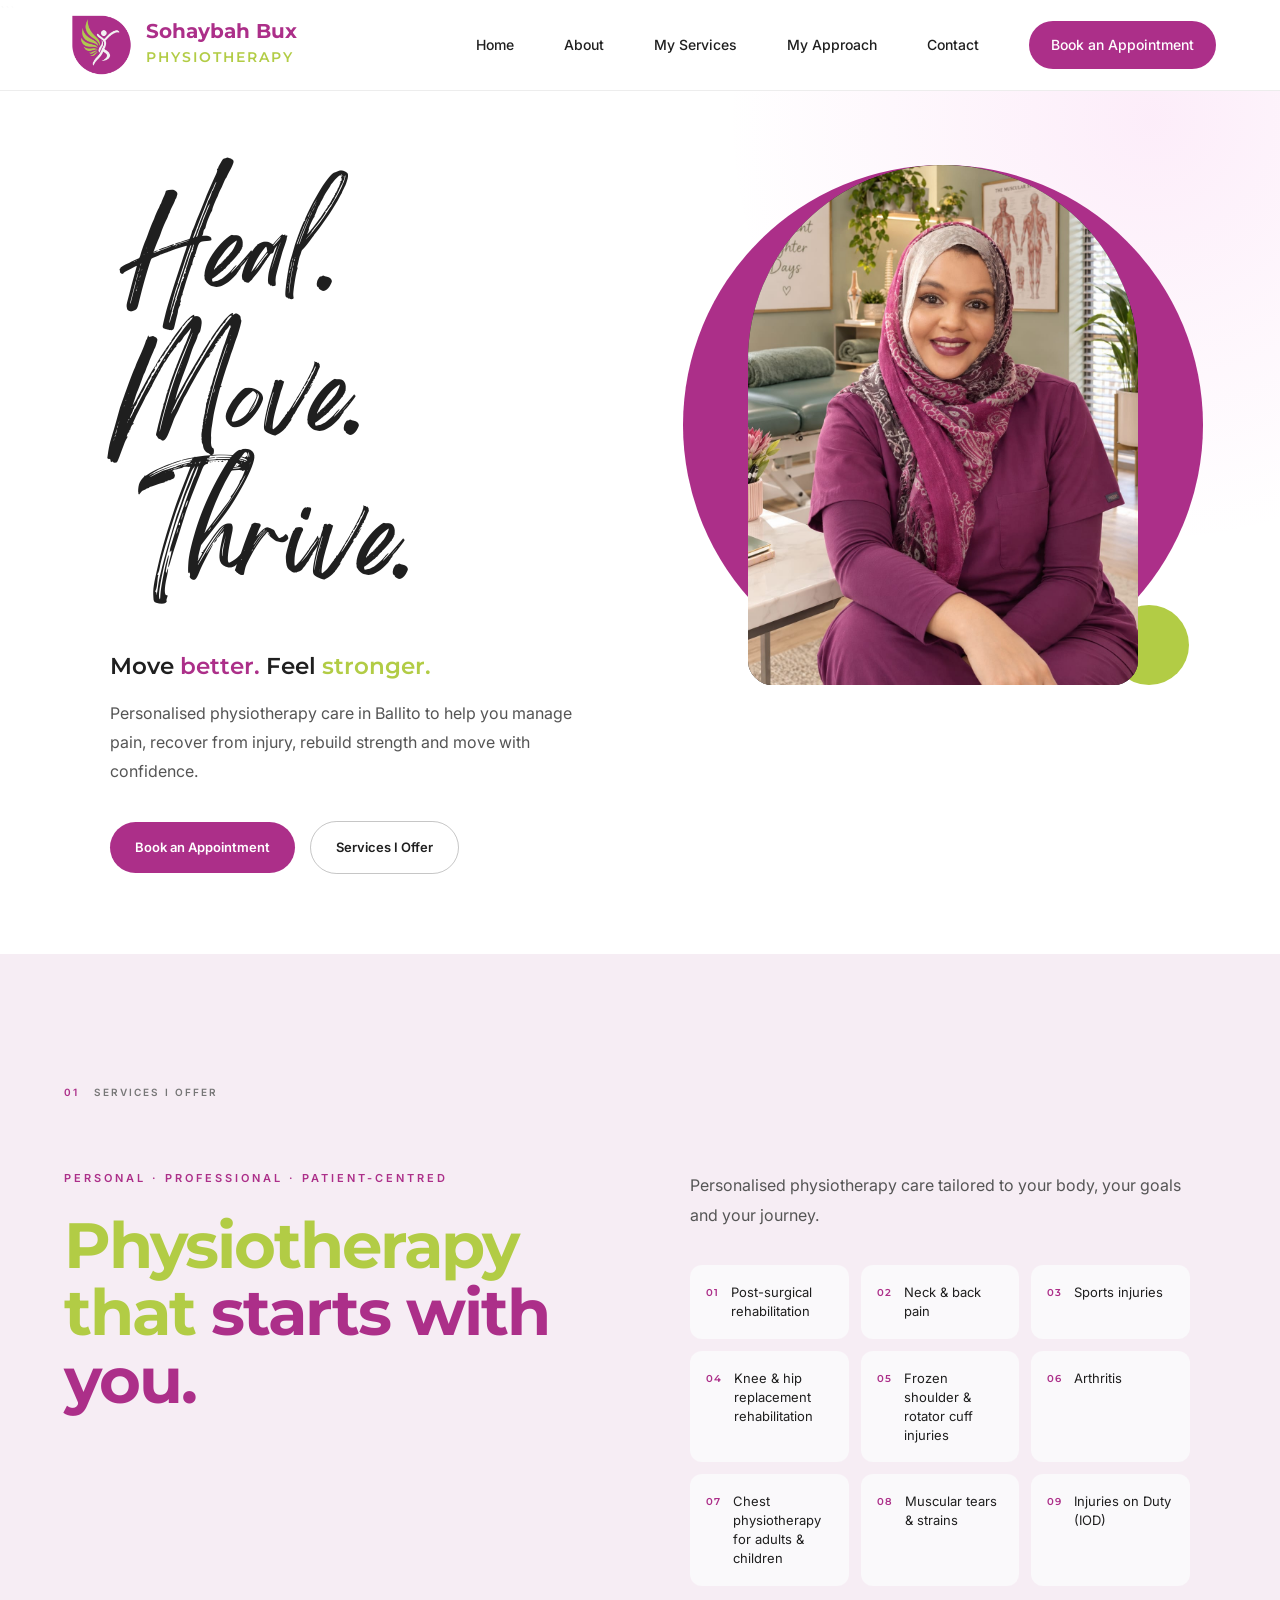
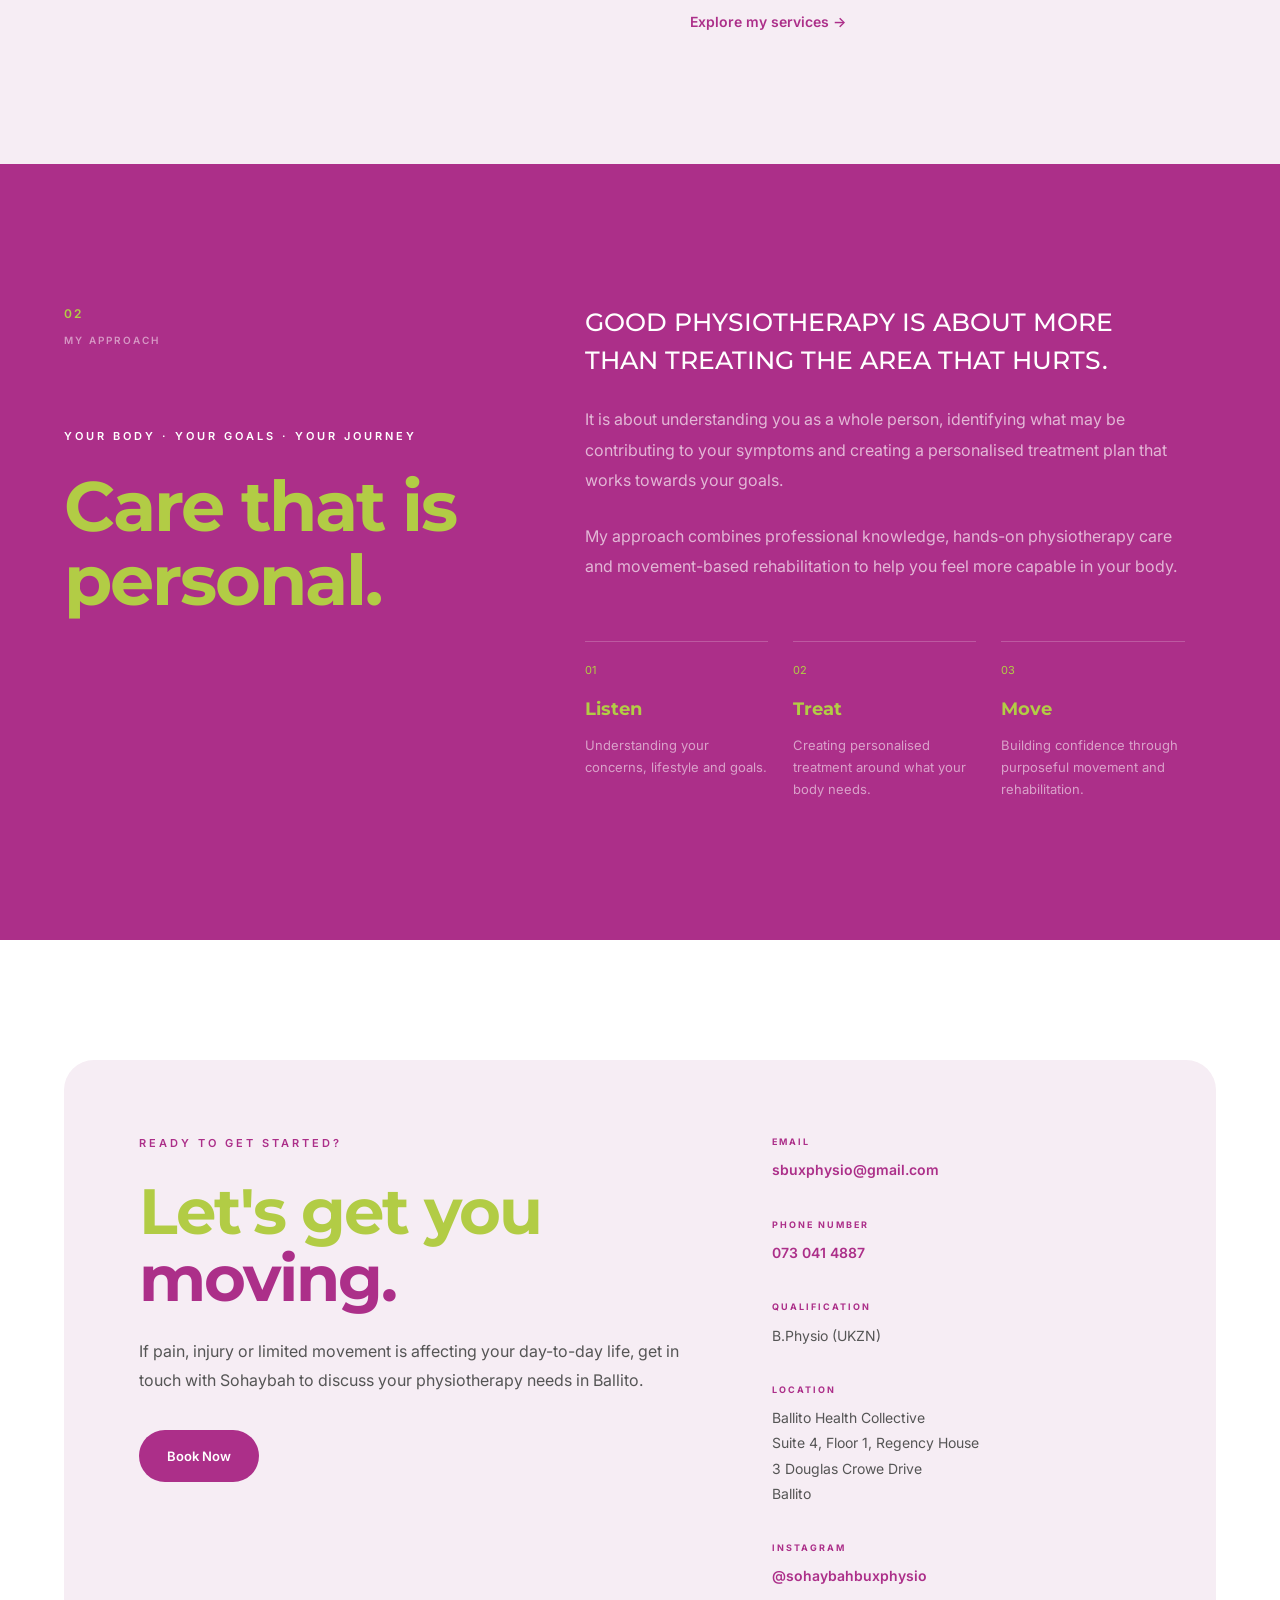
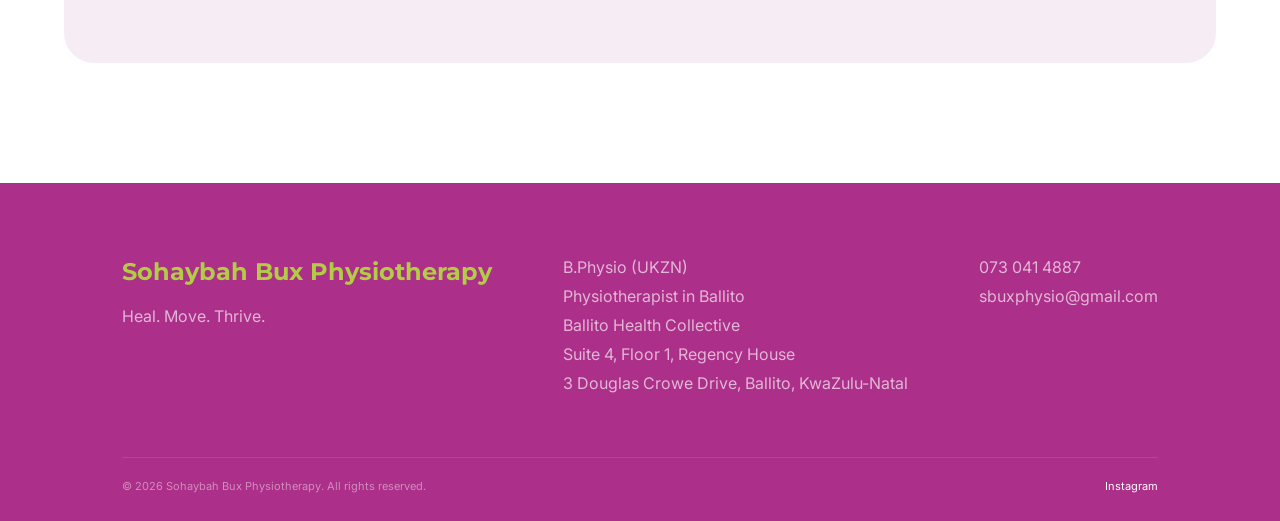
==== index.html @ c5166763 "Upload completed website project Added the completed responsive physiotherapy website developed from" ====
<!DOCTYPE html>

<html lang="en">
<head>

    <meta charset="UTF-8">
    <meta name="viewport" content="width=device-width, initial-scale=1.0">

    <title>Sohaybah Bux Physiotherapy | Physiotherapist in Ballito</title>
    <link rel="icon" type="image/png" href="images/favicon.png">

    <meta
        name="description"
        content="Sohaybah Bux Physiotherapy in Ballito provides personalised physiotherapy care for pain relief, injury recovery, improved movement and rebuilding strength."
    >

    <meta name="author" content="Sohaybah Bux Physiotherapy">

    <link rel="canonical" href="https://sohaybahbuxphysio.co.za/">

    <!-- Open Graph / Social Sharing -->
    <meta property="og:type" content="website">
    <meta property="og:title" content="Sohaybah Bux Physiotherapy | Physiotherapist in Ballito">
    <meta
        property="og:description"
        content="Personalised physiotherapy care in Ballito for pain relief, injury recovery, improved movement and rebuilding strength."
    >
    <meta property="og:url" content="https://sohaybahbuxphysio.co.za/">
    <meta property="og:site_name" content="Sohaybah Bux Physiotherapy">

    <!-- Google Fonts -->
    <link rel="preconnect" href="https://fonts.googleapis.com">
    <link rel="preconnect" href="https://fonts.gstatic.com" crossorigin>

    <link
        href="https://fonts.googleapis.com/css2?family=Inter:wght@400;500;600;700&family=Montserrat:wght@400;500;600;700&display=swap"
        rel="stylesheet"
    >

    <!-- Stylesheet -->
    <link rel="stylesheet" href="style.css">

    <script type="application/ld+json">
{
  "@context": "https://schema.org",
  "@type": "Physician",
  "name": "Sohaybah Bux Physiotherapy",
  "url": "https://sohaybahbuxphysio.co.za/",
  "image": "https://sohaybahbuxphysio.co.za/images/sohaybah.jpeg",
  "telephone": "+27730414887",
  "email": "sbuxphysio@gmail.com",
  "medicalSpecialty": "Physiotherapy",
  "address": {
    "@type": "PostalAddress",
    "streetAddress": "Suite 4, Floor 1, Regency House, 3 Douglas Crowe Drive",
    "addressLocality": "Ballito",
    "addressRegion": "KwaZulu-Natal",
    "postalCode": "4420",
    "addressCountry": "ZA"
  },
  "sameAs": [
    "https://www.instagram.com/sohaybahbuxphysio/"
  ]
}
</script>

</head>

<body>

```
<!-- =========================
     NAVIGATION
========================== -->

<header class="navbar">
    <div class="nav-container">

        <a href="#home" class="logo">
    <img src="images/sohaybah-logo.png" alt="Sohaybah Bux Physiotherapy Logo">

    <div class="logo-text">
        <span class="logo-name">Sohaybah Bux</span>
        <span class="logo-subtitle">PHYSIOTHERAPY</span>
    </div>
</a>

        <nav class="nav-links">
            <a href="#home">Home</a>
            <a href="#about">About</a>
            <a href="services.html">My Services</a>
            <a href="#approach">My Approach</a>
            <a href="#contact">Contact</a>

            <a href="https://calendly.com/sbuxphysio/consultation" class="nav-button">
                Book an Appointment
            </a>
        </nav>

        <button class="menu-toggle" aria-label="Open navigation">
            <span></span>
            <span></span>
            <span></span>
        </button>

    </div>
</header>


<!-- =========================
     MAIN CONTENT
========================== -->

<main>

    <!-- =========================
         HERO
    ========================== -->

    <section class="hero" id="home">

        <div class="hero-content">

            

            <h1 class="brand-motto">
                Heal.<br>
                Move.<br>
                <span>Thrive.</span>
            </h1>

         <p class="hero-subtitle">
    Move <span class="better">better.</span>
    Feel <span class="stronger">stronger.</span>
</p>

            <p class="hero-description">
                Personalised physiotherapy care in Ballito to help you manage pain,
                recover from injury, rebuild strength and move with confidence.
            </p>

            <div class="hero-buttons">

                <a href="https://calendly.com/sbuxphysio/consultation" class="button button-primary">
                    Book an Appointment
                </a>

                <a href="#about" class="button button-secondary">
                    Services I Offer
                </a>

            </div>

        </div>


        <div class="hero-visual">

            <div class="hero-circle"></div>

           <div class="hero-image-placeholder">
    <img src="images/sohaybah.jpeg" alt="Sohaybah Bux, physiotherapist in Ballito">
</div>

            <div class="hero-accent"></div>

        </div>

    </section>


    <!-- =========================
         ABOUT
    ========================== -->

    <section class="intro" id="about">

        <div class="section-container">

            <div class="intro-label">
                <span>01</span>
                <span>SERVICES I OFFER</span>
            </div>

            <div class="intro-content">

                <div>

                    <p class="section-eyebrow">
                        PERSONAL · PROFESSIONAL · PATIENT-CENTRED
                    </p>

                    <h2>
                        Physiotherapy that
                        <span>starts with you.</span>
                    </h2>

                </div>


               <div class="intro-text">

    <p>
        Personalised physiotherapy care tailored to your body,
        your goals and your journey.
    </p>

    <div class="service-list">

    <div class="service-list-item">
        <span>01</span>
        <p>Post-surgical rehabilitation</p>
    </div>

    <div class="service-list-item">
        <span>02</span>
        <p>Neck & back pain</p>
    </div>

    <div class="service-list-item">
        <span>03</span>
        <p>Sports injuries</p>
    </div>

    <div class="service-list-item">
        <span>04</span>
        <p>Knee & hip replacement rehabilitation</p>
    </div>

    <div class="service-list-item">
        <span>05</span>
        <p>Frozen shoulder & rotator cuff injuries</p>
    </div>

    <div class="service-list-item">
        <span>06</span>
        <p>Arthritis</p>
    </div>

    <div class="service-list-item">
        <span>07</span>
        <p>Chest physiotherapy for adults & children</p>
    </div>

    <div class="service-list-item">
        <span>08</span>
        <p>Muscular tears & strains</p>
    </div>

    <div class="service-list-item">
        <span>09</span>
        <p>Injuries on Duty (IOD)</p>
    </div>

</div>

    <a href="services.html" class="text-link">
        Explore my services →
    </a>

</div>

            </div>

        </div>

    </section>


    

    <!-- =========================
         APPROACH
    ========================== -->

    <section class="approach" id="approach">

        <div class="section-container">

            <div class="approach-grid">

                <div class="approach-intro">

                    <div class="section-number">
                        <span>02</span>
                        <span>MY APPROACH</span>
                    </div>

                    <p class="section-eyebrow">
                        YOUR BODY · YOUR GOALS · YOUR JOURNEY
                    </p>

                    <h2>
                        Care that is <span>personal.</span>
                    </h2>

                </div>


                <div class="approach-content">

                    <p class="large-text">
                        Good physiotherapy is about more than treating
                        the area that hurts.
                    </p>

                    <p>
                        It is about understanding you as a whole person,
                        identifying what may be contributing to your
                        symptoms and creating a personalised treatment plan
                        that works towards your goals.
                    </p>

                    <p>
                        My approach combines professional knowledge,
                        hands-on physiotherapy care and movement-based 
                        rehabilitation to help you feel more capable in
                        your body.
                    </p>


                    <div class="approach-points">

                        <div>
                            <span>01</span>
                            <strong>Listen</strong>

                            <p>
                                Understanding your concerns, lifestyle
                                and goals.
                            </p>
                        </div>


                        <div>
                            <span>02</span>
                            <strong>Treat</strong>

                            <p>
                                Creating personalised treatment around
                                what your body needs.
                            </p>
                        </div>


                        <div>
                            <span>03</span>
                            <strong>Move</strong>

                            <p>
                                Building confidence through purposeful
                                movement and rehabilitation.
                            </p>
                        </div>

                    </div>

                </div>

            </div>

        </div>

    </section>


   
    <!-- =========================
         CONTACT
    ========================== -->

    <section class="contact" id="contact">

        <div class="section-container">

            <div class="contact-card">

                <div class="contact-content">

                    <p class="section-eyebrow">
                        READY TO GET STARTED?
                    </p>

                    <h2>
                        Let's get you
                        <span>moving.</span>
                    </h2>

                    <p>
                        If pain, injury or limited movement is affecting
                        your day-to-day life, get in touch with Sohaybah
                        to discuss your physiotherapy needs in Ballito.
                    </p>

                   
                    <a href="https://calendly.com/sbuxphysio/consultation" class="contact-button">
                        Book Now
                    </a>

                </div>


                <div class="contact-details">

                    <div>

                        <span>EMAIL</span>

                        <p>
                            <a href="mailto:sbuxphysio@gmail.com">sbuxphysio@gmail.com</a>
                        </p>

                    </div> 

                    <div>

                        <span>PHONE NUMBER</span>

                        <p>
                            <a href="tel:+27730414887">073 041 4887</a>
                        </p>

                    </div>

                    <div>

                        <span>QUALIFICATION</span>

                        <p>
                            B.Physio (UKZN)
                        </p>

                    </div>

                    <div>

                        <span>LOCATION</span>

                        <p>
                            Ballito Health Collective<br>
                            Suite 4, Floor 1, Regency House<br>
                            3 Douglas Crowe Drive<br>
                            Ballito
                        </p>

                    </div>


                    <div>

                        <span>INSTAGRAM</span>

                        <p>
                            <a
                                href="https://www.instagram.com/sohaybahbuxphysio/"
                                target="_blank"
                                rel="noopener noreferrer"
                            >
                                @sohaybahbuxphysio
                            </a>
                        </p>

                    </div>

                </div>

            </div>

        </div>

    </section>

</main>


<!-- =========================
     FOOTER
========================== -->


<footer>

    <div class="footer-container">

        <div>

            <h3>Sohaybah Bux Physiotherapy</h3>

            <p>
                Heal. Move. Thrive.
            </p>

        </div>


        <div>

            <p>
                B.Physio (UKZN)
            </p>

            <p>
                Physiotherapist in Ballito
            </p>

            <p>
                Ballito Health Collective<br>
                Suite 4, Floor 1, Regency House<br>
                3 Douglas Crowe Drive, Ballito, KwaZulu-Natal
            </p>

        </div>


        <div>

            <p>
                <a href="tel:+27730414887">
                    073 041 4887
                </a>
            </p>

            <p>
                <a href="mailto:sbuxphysio@gmail.com">
                    sbuxphysio@gmail.com
                </a>
            </p>

        </div>

    </div>


    <div class="footer-bottom">

        <p>
            © 2026 Sohaybah Bux Physiotherapy.
            All rights reserved.
        </p>

        <a
            href="https://www.instagram.com/sohaybahbuxphysio/"
            target="_blank"
            rel="noopener noreferrer"
            aria-label="Follow Sohaybah Bux Physiotherapy on Instagram"
        >
            Instagram
        </a>

    </div>

</footer>




<script src="script.js"></script>


</body>
</html>
---- style.css ----
@font-face {
font-family: "Brightwall";
src: url("fonts/Brightwall.otf") format("opentype");
font-weight: normal;
font-style: normal;
}

/* =========================================
BRAND VARIABLES
========================================= */

:root {
--purple: #ac2f89;
--pink: #e64ec9;
--green: #b2cc45;


--dark: #1f1f1f;
--white: #ffffff;

--light-bg: #faf9fb;
--soft-purple: #f6edf4;

--heading-font: "Montserrat", sans-serif;
--body-font: "Inter", sans-serif;
--display-font: "Brightwall", cursive;


}

/* =========================================
RESET
========================================= */

* {
  margin: 0;
  padding: 0;
  box-sizing: border-box;
  }

html {
scroll-behavior: smooth;
}

body {
font-family: var(--body-font);
color: var(--dark);
background: var(--white);
line-height: 1.6;
width: 100%;
max-width: 100%;
    overflow-x: hidden;
}

a {
text-decoration: none;
color: inherit;
}

button {
font-family: inherit;
}



/* =========================================
NAVIGATION
========================================= */

.navbar {
width: 100%;


background: rgba(255, 255, 255, 0.96);

position: fixed;
top: 0;
left: 0;

z-index: 1000;

border-bottom: 1px solid rgba(31, 31, 31, 0.08);

backdrop-filter: blur(12px);


}

.nav-container {
width: min(1200px, 90%);


margin: auto;

min-height: 90px;

display: flex;

align-items: center;
justify-content: space-between;


}

/* Logo */

.logo {
    display: flex;
    align-items: center;
    gap: 12px;
    text-decoration: none;
}

.logo img {
    width: 70px;
    height: 70px;
    object-fit: contain;
}

.logo-text {
    display: flex;
    flex-direction: column;
}

.logo-name {
    font-family: var(--heading-font);
    font-size: 20px;
    font-weight: 700;
    color: var(--purple);
    line-height: 1;
}

.logo-subtitle {
    font-family: var(--heading-font);
    font-size: 14px;
    font-weight: 600;
    letter-spacing: 2px;
    color: var(--green);
    margin-top: 5px;
}

/* Navigation */

.nav-links {
display: flex;


align-items: center;

gap: 50px;


}

.nav-links a {
font-size: 14px;

font-family: var(--body-font);

font-weight: 500;

transition: 0.3s ease;


}

.nav-links a:hover {
color: var(--purple);
}

/* Booking button */

.nav-button {
background: var(--purple);


color: var(--white) !important;

padding: 13px 22px;

border-radius: 30px;

transition: 0.3s ease;


}

.nav-button:hover {
background: var(--pink);


transform: translateY(-2px);


}

/* Mobile menu */

.menu-toggle {
display: none;


background: none;

border: none;

cursor: pointer;


}

.menu-toggle span {
display: block;


width: 25px;

height: 2px;

background: var(--dark);

margin: 5px 0;


}

/* =========================================
HERO
========================================= */

.hero {
min-height: 100vh;


padding: 150px 5% 80px;

display: grid;

grid-template-columns: 1fr 1fr;

align-items: center;

gap: 60px;

background:
    radial-gradient(
        circle at 90% 10%,
        rgba(230, 78, 201, 0.10),
        transparent 30%
    ),
    var(--white);

overflow: hidden;


}

.hero-content {
max-width: 600px;


margin-left: auto;


}

.hero-eyebrow,
.section-eyebrow {
font-size: 11px;


font-weight: 600;

letter-spacing: 3px;

color: var(--purple);

margin-bottom: 25px;


}

/* Brightwall motto */

.brand-motto {
font-family: var(--display-font);


font-size: clamp(65px, 7.5vw, 105px);

line-height: 1.50;

font-weight: normal;

letter-spacing: 1px;

color: var(--dark);

margin-bottom: 40px;


}


/* Hero subtitle */

.hero-subtitle {
font-family: var(--heading-font);


font-size: 23px;

font-weight: 600;

margin-bottom: 15px;


}

.hero-description {
max-width: 500px;


font-size: 16px;

color: #555;

line-height: 1.8;

margin-bottom: 35px;


}

/* =========================================
BUTTONS
========================================= */

.hero-buttons {
display: flex;


gap: 15px;

align-items: center;


}

.button {
display: inline-flex;


align-items: center;
justify-content: center;

padding: 15px 25px;

border-radius: 30px;

font-size: 13px;

font-weight: 600;

transition: 0.3s ease;


}

.button-primary {
background: var(--purple);


color: var(--white);


}

.button-primary:hover {
background: var(--pink);


transform: translateY(-3px);


}

.button-secondary {
border: 1px solid rgba(31, 31, 31, 0.25);
}

.button-secondary:hover {
border-color: var(--purple);


color: var(--purple);


}

/* =========================================
HERO VISUAL
========================================= */

.hero-visual {
height: 650px;


position: relative;

display: flex;

align-items: center;

justify-content: center;

transform: translateY(-100px);


}

.hero-subtitle .better {
    color: var(--purple);
}

.hero-subtitle .stronger {
    color: var(--green);
}

.hero-circle {
position: absolute;


width: 520px;

height: 520px;

border-radius: 50%;

background: var(--purple);


}

.hero-image-placeholder {
position: relative;


z-index: 2;

width: 390px;

height: 520px;

background: var(--dark);

border-radius: 200px 200px 25px 25px;

display: flex;

flex-direction: column;

align-items: center;

justify-content: center;

color: var(--white);

text-align: center;


}

.hero-image-placeholder span {
font-family: var(--heading-font);


font-size: 28px;

font-weight: 700;


}

.hero-image-placeholder small {
margin-top: 10px;


font-size: 11px;

letter-spacing: 2px;

opacity: 0.6;


}

.hero-image-placeholder img {
    width: 100%;
    height: 100%;
    object-fit: cover;
    border-radius: inherit;
    display: block;
}

.hero-accent {
position: absolute;


width: 80px;

height: 80px;

background: var(--green);

border-radius: 50%;

right: 5%;

bottom: 10%;


}

/* =========================================
GENERAL
========================================= */

.section-container {
width: min(1200px, 90%);


margin: auto;


}

/* =========================================
ABOUT
========================================= */

.intro {
padding: 130px 0;


background: var(--soft-purple);


}

.intro-label {
display: flex;


gap: 15px;

align-items: center;

font-size: 10px;

font-weight: 600;

letter-spacing: 2px;

color: #777;

margin-bottom: 70px;


}

.intro-label span:first-child {
color: var(--purple);
}

.intro-content {
display: grid;


grid-template-columns: 1fr 1fr;

gap: 100px;


}

.intro h2,
.section-heading h2,
.approach h2,
.journey h2,
.contact h2 {
font-family: var(--heading-font);
color: var(--green);

font-size: clamp(40px, 5vw, 65px);

line-height: 1.05;

letter-spacing: -2px;


}

.intro h2 span,
.section-heading h2 span,
.approach h2 span,
.journey h2 span,
.contact h2 span {
color: var(--purple);
}

.intro-text {
max-width: 500px;
}

.intro-text p {
margin-bottom: 25px;


font-size: 16px;

color: #555;

line-height: 1.9;


}

.text-link {
display: inline-block;


margin-top: 10px;

font-weight: 600;

color: var(--purple);

font-size: 14px;


}

/* =========================================
SERVICES
========================================= */

.services {
padding: 140px 0;


background: var(--white);


}



.section-heading {
display: grid;


grid-template-columns: 0.7fr 1.3fr;

gap: 80px;

margin-bottom: 80px;


}

.section-number {
display: flex;


flex-direction: column;

gap: 8px;

font-size: 10px;

font-weight: 600;

letter-spacing: 2px;

color: #777;


}

.section-number span:first-child {
color: var(--purple);


font-size: 12px;


}

.service-grid {
display: grid;


grid-template-columns: repeat(4, 1fr);

gap: 20px;


}

.service-card {
position: relative;


min-height: 330px;

padding: 35px 28px;

background: var(--light-bg);

border-radius: 20px;

transition: 0.35s ease;

overflow: hidden;


}

.service-card:hover {
transform: translateY(-8px);


background: var(--soft-purple);


}

.service-number {
position: absolute;


top: 25px;

right: 25px;

font-size: 11px;

color: #999;


}

.service-icon {
width: 48px;


height: 48px;

display: flex;

align-items: center;

justify-content: center;

border-radius: 50%;

background: var(--green);

font-size: 22px;

margin-bottom: 80px;


}

.service-icon img {
    width: 55px;
    height: 55px;
    object-fit: contain;
}

.service-card h3 {
font-family: var(--heading-font);


font-size: 21px;

margin-bottom: 15px;


}

.service-card p {
color: #666;


font-size: 14px;

line-height: 1.8;


}

/* =========================================
APPROACH
========================================= */

.approach {
padding: 140px 0;


background: var(--purple);

color: var(--white);


}

.approach-grid {
display: grid;


grid-template-columns: 0.8fr 1.2fr;

gap: 100px;


}

.approach .section-number {
color: rgba(255, 255, 255, 0.5);
}

.approach .section-number span:first-child {
color: var(--green);
}

.approach .section-eyebrow {
color: var(--white);


margin-top: 80px;


}

.approach h2 {
font-size: clamp(45px, 5.5vw, 72px);
}

.approach h2 span {
color: var(--green);
}

.approach-content {
max-width: 600px;
}

.approach-content .large-text {
font-family: var(--heading-font);



font-size: 25px;

line-height: 1.5;

color: var(--white);

margin-bottom: 25px;
text-transform: uppercase;
font-weight: 500;

}

.approach-content > p:not(.large-text) {
color: rgba(255, 255, 255, 0.65);


font-size: 16px;

line-height: 1.9;

margin-bottom: 25px;


}

.approach-points {
margin-top: 60px;


display: grid;

grid-template-columns: repeat(3, 1fr);

gap: 25px;


}

.approach-points div {
border-top: 1px solid rgba(255, 255, 255, 0.2);


padding-top: 20px;


}

.approach-points span {
display: block;


color: var(--green);

font-size: 11px;

margin-bottom: 15px;


}

.approach-points strong {
font-family: var(--heading-font);
color: var(--green);


display: block;

font-size: 18px;

margin-bottom: 10px;


}

.approach-points p {
color: rgba(255, 255, 255, 0.55);


font-size: 13px;

line-height: 1.7;


}



/* =========================================
CONTACT
========================================= */

.contact {
padding: 120px 0;


background: var(--white);


}

.contact-card {
background: var(--soft-purple);


border-radius: 30px;

padding: 75px;

display: grid;

grid-template-columns: 1.2fr 0.8fr;

gap: 80px;


}

.contact-content {
max-width: 600px;
}

.contact-content h2 {
margin-bottom: 25px;
}

.contact-content > p:not(.section-eyebrow) {
color: #555;


font-size: 16px;

line-height: 1.8;

margin-bottom: 35px;


}

.contact-button {
display: inline-flex;


align-items: center;

justify-content: center;

background: var(--purple);

color: var(--white);

padding: 16px 28px;

border-radius: 30px;

font-size: 13px;

font-weight: 600;

transition: 0.3s ease;


}

.contact-button:hover {
background: var(--pink);


transform: translateY(-3px);


}

.contact-details {
display: flex;


flex-direction: column;

justify-content: center;

gap: 35px;


}

.contact-details span {
display: block;


font-size: 9px;

font-weight: 700;

letter-spacing: 2px;

color: var(--purple);

margin-bottom: 8px;


}

.contact-details p {
font-size: 14px;


line-height: 1.8;

color: #555;


}

.contact-details a {
color: var(--purple);


font-weight: 600;


}

/* =========================================
FOOTER
========================================= */

footer {
background: var(--purple);


color: var(--white);

padding: 70px 5% 25px;


}

.footer-container {
width: min(1200px, 90%);


margin: auto;

display: flex;

justify-content: space-between;

gap: 50px;


}

.footer-container h3 {
font-family: var(--heading-font);

color: var(--green);
font-size: 24px;

margin-bottom: 10px;


}

.footer-container p {
color: rgba(255, 255, 255, 0.65);


font-size: 16px;

line-height: 1.8;


}

.footer-bottom {
width: min(1200px, 90%);


margin: 60px auto 0;

padding-top: 20px;

border-top: 1px solid rgba(255, 255, 255, 0.1);

display: flex;

justify-content: space-between;

font-size: 11px;


}

.footer-bottom p {
color: rgba(255, 255, 255, 0.45);
}

.footer-bottom a {
color: var(--white);
}


/* =========================================
   SERVICES PAGE
========================================= */

.services .section-heading h2 {
    font-family: var(--heading-font);
    font-size: clamp(38px, 4vw, 58px);
    line-height: 1.05;
    letter-spacing: -2px;
    color: var(--green);
    white-space: nowrap;
}

.services .section-heading h2 span {
    font-family: var(--heading-font);
    color: var(--purple);
    display: inline;
    font-size: clamp(38px, 4vw, 58px);
}

.services-intro-text {
    max-width: 750px;
    margin-top: 30px;
    color: #666;
    font-size: 15px;
    line-height: 1.8;
}

.services-intro-text p {
    margin-bottom: 20px;
}

.services-intro-text p:last-child {
    margin-bottom: 0;
}

/* =========================================
   SERVICE AREAS
========================================= */

.service-areas {
    padding: 140px 0;
    background: var(--soft-purple);
}

.service-areas-heading {
    max-width: 700px;
    margin-bottom: 70px;
}

.service-areas-heading h2 {
    font-family: var(--heading-font);
    font-size: clamp(38px, 4vw, 58px);
    line-height: 1.15;
    font-weight: 700;
    color: var(--green);
}

.service-areas-heading h2 span {
    color: var(--purple);
}


/* Service detail list */

.service-detail-list {
    border-top: 1px solid rgba(31, 31, 31, 0.15);
}

.service-detail {
    display: grid;
    grid-template-columns: 90px 1fr;
    gap: 50px;
    padding: 45px 0;
    border-bottom: 1px solid rgba(31, 31, 31, 0.15);
    transition: 0.3s ease;
}

.service-detail-number {
    font-family: var(--heading-font);
    font-size: 12px;
    font-weight: 600;
    letter-spacing: 1px;
    color: var(--purple);
    padding-top: 5px;
}

.service-detail-content {
    max-width: 850px;
}

.services .section-eyebrow {
    white-space: nowrap;
}

.service-detail-content h3 {
    font-family: var(--heading-font);
    font-size: 25px;
    font-weight: 600;
    color: var(--dark);
    margin-bottom: 15px;
}

.service-detail-content p {
    max-width: 760px;
    color: #666;
    font-size: 15px;
    line-height: 1.8;
    margin: 0;
}

.service-detail:hover {
    padding-left: 10px;
}

.service-detail:hover h3 {
    color: var(--purple);
}


/* =========================================
   SERVICES PILLARS
========================================= */

.services-pillars {
    padding: 140px 0;
    background: var(--light-bg);
}


/* =========================================
   SERVICES CTA
========================================= */

.services-cta {
    padding: 120px 0;
}



/* =========================================
   HOMEPAGE SERVICE BLOCKS
========================================= */

.service-list {
    display: grid;
    grid-template-columns: repeat(3, 1fr);
    gap: 12px;
    margin-top: 35px;
}

.service-list-item {
    display: flex;
    align-items: flex-start;
    gap: 12px;
    padding: 18px 16px;
    background: var(--light-bg);
    border-radius: 12px;
    transition: 0.3s ease;
}

.service-list-item span {
    flex-shrink: 0;
    font-family: var(--heading-font);
    font-size: 10px;
    font-weight: 600;
    letter-spacing: 1px;
    color: var(--purple);
    padding-top: 2px;
}

.service-list-item p {
    margin: 0;
    font-size: 13px;
    line-height: 1.45;
    color: var(--dark);
}

.service-list-item:hover {
    background: var(--soft-purple);
    transform: translateY(-3px);
}

.intro-text .text-link {
    display: inline-block;
    margin-top: 25px;
}


/* TABLET */

@media (max-width: 900px) {
    .service-list {
        grid-template-columns: repeat(2, 1fr);
    }
}


/* =========================================
   RESPONSIVE
========================================= */

/* =========================================
   TABLET
========================================= */

@media (max-width: 1000px) {

    .nav-links {
        gap: 18px;
    }

    .service-grid {
        grid-template-columns: repeat(2, 1fr);
    }

    .section-heading {
        grid-template-columns: 1fr;
        gap: 30px;
    }

    .approach-grid {
        grid-template-columns: 1fr;
        gap: 60px;
    }

    .approach .section-eyebrow {
        margin-top: 50px;
    }

    .contact-card {
        grid-template-columns: 1fr;
    }

    /* SERVICES PAGE */

    .services-hero {
        padding: 110px 0 85px;
    }

    .services-hero-grid {
        grid-template-columns: 1fr;
        gap: 35px;
    }

    .services-hero-content {
        max-width: 750px;
    }

    .services-hero-content h1 {
        font-size: clamp(45px, 8vw, 65px);
        line-height: 1.08;
    }

    .services-hero-text {
        max-width: 650px;
    }

    .services-pillars {
        padding: 100px 0;
    }

    .services-pillars .service-grid {
        grid-template-columns: repeat(2, 1fr);
        gap: 18px;
    }

    .services-pillars .service-card {
        min-height: 280px;
    }

    .service-areas {
        padding: 100px 0;
    }

    .service-areas-heading {
        margin-bottom: 55px;
    }

    .service-detail {
        grid-template-columns: 60px 1fr;
        gap: 30px;
        padding: 40px 0;
    }

    .service-detail-content {
        max-width: 750px;
    }

    .services-cta {
        padding: 100px 0;
    }

}


/* =========================================
   MOBILE
========================================= */

@media (max-width: 900px) {

    /* NAVIGATION */

    .nav-links {
        position: absolute;
        top: 90px;
        left: 0;
        width: 100%;
        background: var(--white);
        padding: 25px 5% 30px;
        display: none;
        flex-direction: column;
        align-items: flex-start;
        gap: 20px;
        border-bottom: 1px solid rgba(31, 31, 31, 0.08);
        z-index: 999;
    }

    .nav-links.active {
        display: flex;
    }

    .menu-toggle {
        display: block;
    }


    /* HOMEPAGE HERO */

    .hero {
        grid-template-columns: 1fr;
        padding-top: 130px;
    }

    .hero-content {
        margin: 0 auto;
        text-align: center;
        max-width: 700px;
    }

    .hero-description {
        margin-left: auto;
        margin-right: auto;
    }

    .hero-buttons {
        justify-content: center;
    }

    .hero-visual {
        height: 550px;
    }


    /* HOMEPAGE INTRO */

    .intro-content {
        grid-template-columns: 1fr;
        gap: 50px;
    }

    .journey-grid {
        grid-template-columns: 1fr;
    }


    /* HOMEPAGE SERVICE BLOCKS */

    .service-list {
        grid-template-columns: repeat(2, 1fr);
    }

}


/* =========================================
   SMALL MOBILE
========================================= */

@media (max-width: 600px) {

    /* NAVIGATION */

    .nav-container {
        min-height: 75px;
    }

    .nav-links {
        top: 75px;
    }

    .menu-toggle {
        display: block;
        position: relative;
        z-index: 1001;
    }


    /* HOMEPAGE HERO */

    .hero {
        padding: 110px 6% 60px;
    }

    .brand-motto {
        font-size: 70px;
        letter-spacing: 0;
    }

    .hero-subtitle {
        font-size: 20px;
    }

    .hero-description {
        font-size: 14px;
    }

    .hero-buttons {
        flex-direction: column;
    }

    .button {
        width: 100%;
    }

    .hero-circle {
        width: 350px;
        height: 350px;
    }

    .hero-image-placeholder {
        width: 270px;
        height: 390px;
    }

    .hero-visual {
        height: 450px;
        transform: translateY(20px);
    }


    /* HOMEPAGE SECTIONS */

    .intro,
    .services,
    .approach,
    .journey {
        padding: 90px 0;
    }


    /* HOMEPAGE SERVICE BLOCKS */

    .service-list {
        grid-template-columns: 1fr;
        gap: 10px;
    }

    .service-list-item {
        padding: 16px;
    }


    /* TREATMENT APPROACH */

    .service-grid {
        grid-template-columns: 1fr;
    }

    .service-card {
        min-height: auto;
    }

    .service-icon {
        margin-bottom: 50px;
    }

    .approach-points {
        grid-template-columns: 1fr;
        gap: 35px;
    }


    /* CONTACT */

    .contact {
        padding: 70px 0;
    }

    .contact-card {
        padding: 40px 25px;
        border-radius: 20px;
    }


    /* FOOTER */

    .footer-container {
        flex-direction: column;
    }

    .footer-bottom {
        flex-direction: column;
        gap: 15px;
    }


   @media (max-width: 600px) {

    /* =========================================
       SERVICES PAGE — MOBILE
    ========================================= */

    .services,
    .service-areas,
    .services-cta {
        width: 100%;
        overflow: hidden;
    }

    .services .section-container,
    .service-areas .section-container,
    .services-cta .section-container {
        width: 88%;
        max-width: 100%;
        margin-left: auto;
        margin-right: auto;
    }

    /* SERVICES HEADING */

    .services .section-heading {
        display: block;
        width: 100%;
        max-width: 100%;
        margin-bottom: 45px;
    }

    .services .section-heading h2 {
        width: 100%;
        max-width: 100%;
        white-space: normal;
        font-size: 38px;
        line-height: 1.1;
        letter-spacing: -1px;
        overflow-wrap: break-word;
    }

    .services .section-heading h2 span {
        display: inline;
        font-size: inherit;
        white-space: normal;
    }

    .services .section-eyebrow {
        white-space: normal;
        font-size: 10px;
        line-height: 1.5;
        letter-spacing: 2px;
    }

    /* INTRO TEXT */

    .services-intro-text {
        width: 100%;
        max-width: 100%;
        margin-top: 25px;
        font-size: 14px;
        line-height: 1.75;
        overflow-wrap: break-word;
    }

    .services-intro-text p {
        margin-bottom: 18px;
    }

    /* TREATMENT APPROACH CARDS */

    .services .service-grid {
        width: 100%;
        max-width: 100%;
        grid-template-columns: 1fr;
        gap: 12px;
    }

    .services .service-card {
        width: 100%;
        max-width: 100%;
        min-width: 0;
        min-height: auto;
        padding: 30px 22px;
        text-align: center;
    }

    .services .service-card h3 {
        font-size: 20px;
        line-height: 1.3;
        margin-bottom: 10px;
    }

    .services .service-card p {
        font-size: 14px;
        line-height: 1.7;
        overflow-wrap: break-word;
    }

    .services .service-icon {
        margin: 0 auto 30px;
    }

    .services .service-icon img {
        max-width: 100%;
        height: auto;
    }

    /* =========================================
       AREAS OF CARE
    ========================================= */

    .service-areas {
        padding: 75px 0;
    }

    .service-areas-heading {
        width: 100%;
        max-width: 100%;
        margin-bottom: 40px;
    }

    .service-areas-heading h2 {
        width: 100%;
        max-width: 100%;
        font-size: 36px;
        line-height: 1.1;
        letter-spacing: -1px;
        overflow-wrap: break-word;
    }

    .service-detail-list {
        width: 100%;
        max-width: 100%;
    }

    .service-detail {
        width: 100%;
        max-width: 100%;
        min-width: 0;
        grid-template-columns: 1fr;
        gap: 8px;
        padding: 28px 0;
    }

    .service-detail-number {
        font-size: 10px;
        padding-top: 0;
    }

    .service-detail-content {
        width: 100%;
        max-width: 100%;
        min-width: 0;
    }

    .service-detail-content h3 {
        font-size: 20px;
        line-height: 1.3;
        margin-bottom: 10px;
        overflow-wrap: break-word;
    }

    .service-detail-content p {
        width: 100%;
        max-width: 100%;
        font-size: 14px;
        line-height: 1.7;
        overflow-wrap: break-word;
    }

    /* =========================================
       CTA
    ========================================= */

    .services-cta {
        padding: 75px 0;
    }

    .services-cta .contact-card {
        width: 100%;
        max-width: 100%;
        padding: 40px 25px;
    }

    .services-cta .contact-content,
    .services-cta .contact-details {
        width: 100%;
        max-width: 100%;
        min-width: 0;
    }

    .services-cta .contact-content p,
    .services-cta .contact-details p {
        overflow-wrap: break-word;
    }

    .services-cta .contact-details a {
        overflow-wrap: anywhere;
    }

}

}


/* =========================================
   VERY SMALL PHONES
========================================= */

@media (max-width: 380px) {

    .logo img {
        width: 58px;
        height: 58px;
    }

    .logo-name {
        font-size: 17px;
    }

    .logo-subtitle {
        font-size: 11px;
        letter-spacing: 1.5px;
    }

    .hero {
        padding-left: 5%;
        padding-right: 5%;
    }

    .brand-motto {
        font-size: 62px;
    }

    .hero-circle {
        width: 300px;
        height: 300px;
    }

    .hero-image-placeholder {
        width: 235px;
        height: 350px;
    }

    .hero-visual {
        height: 410px;
    }

    .services-hero-content h1 {
        font-size: 38px;
    }

    .services-pillars .section-heading h2 {
        font-size: 34px;
    }

    .service-areas-heading h2 {
        font-size: 33px;
    }

}
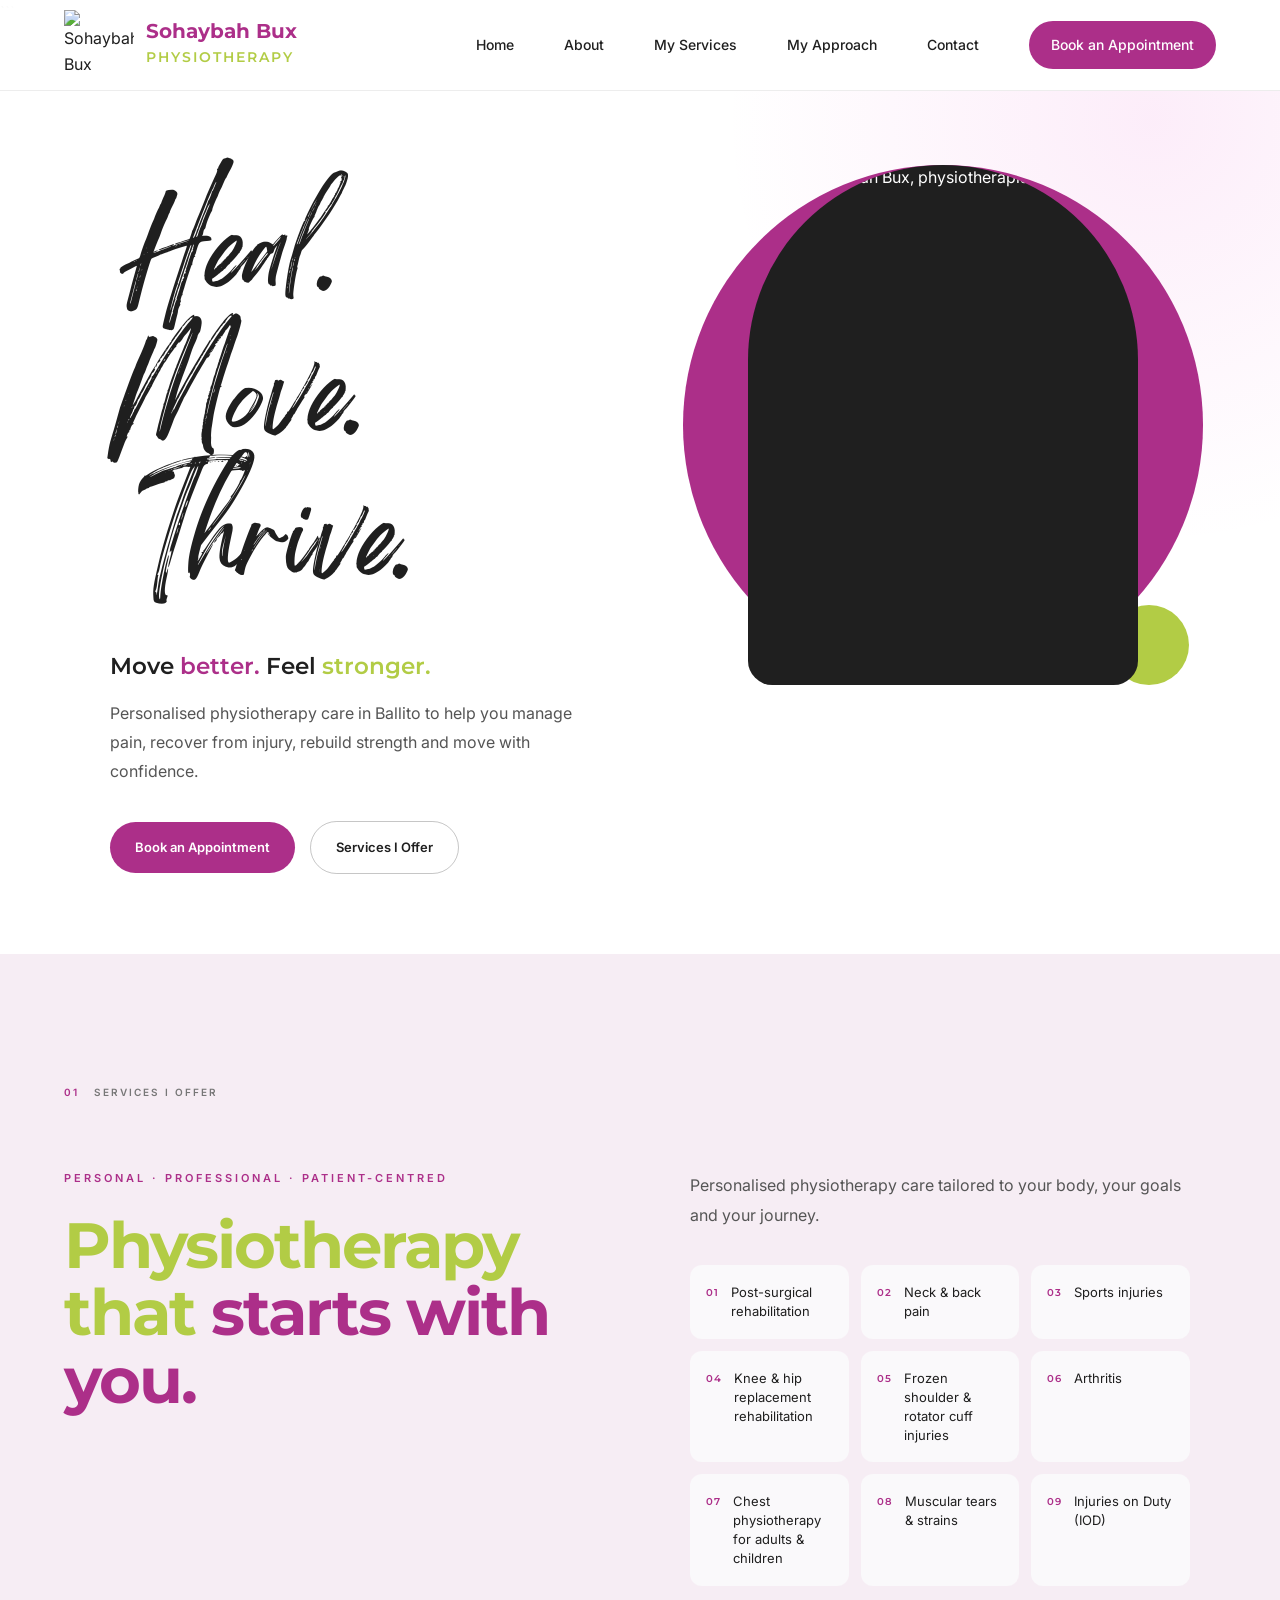
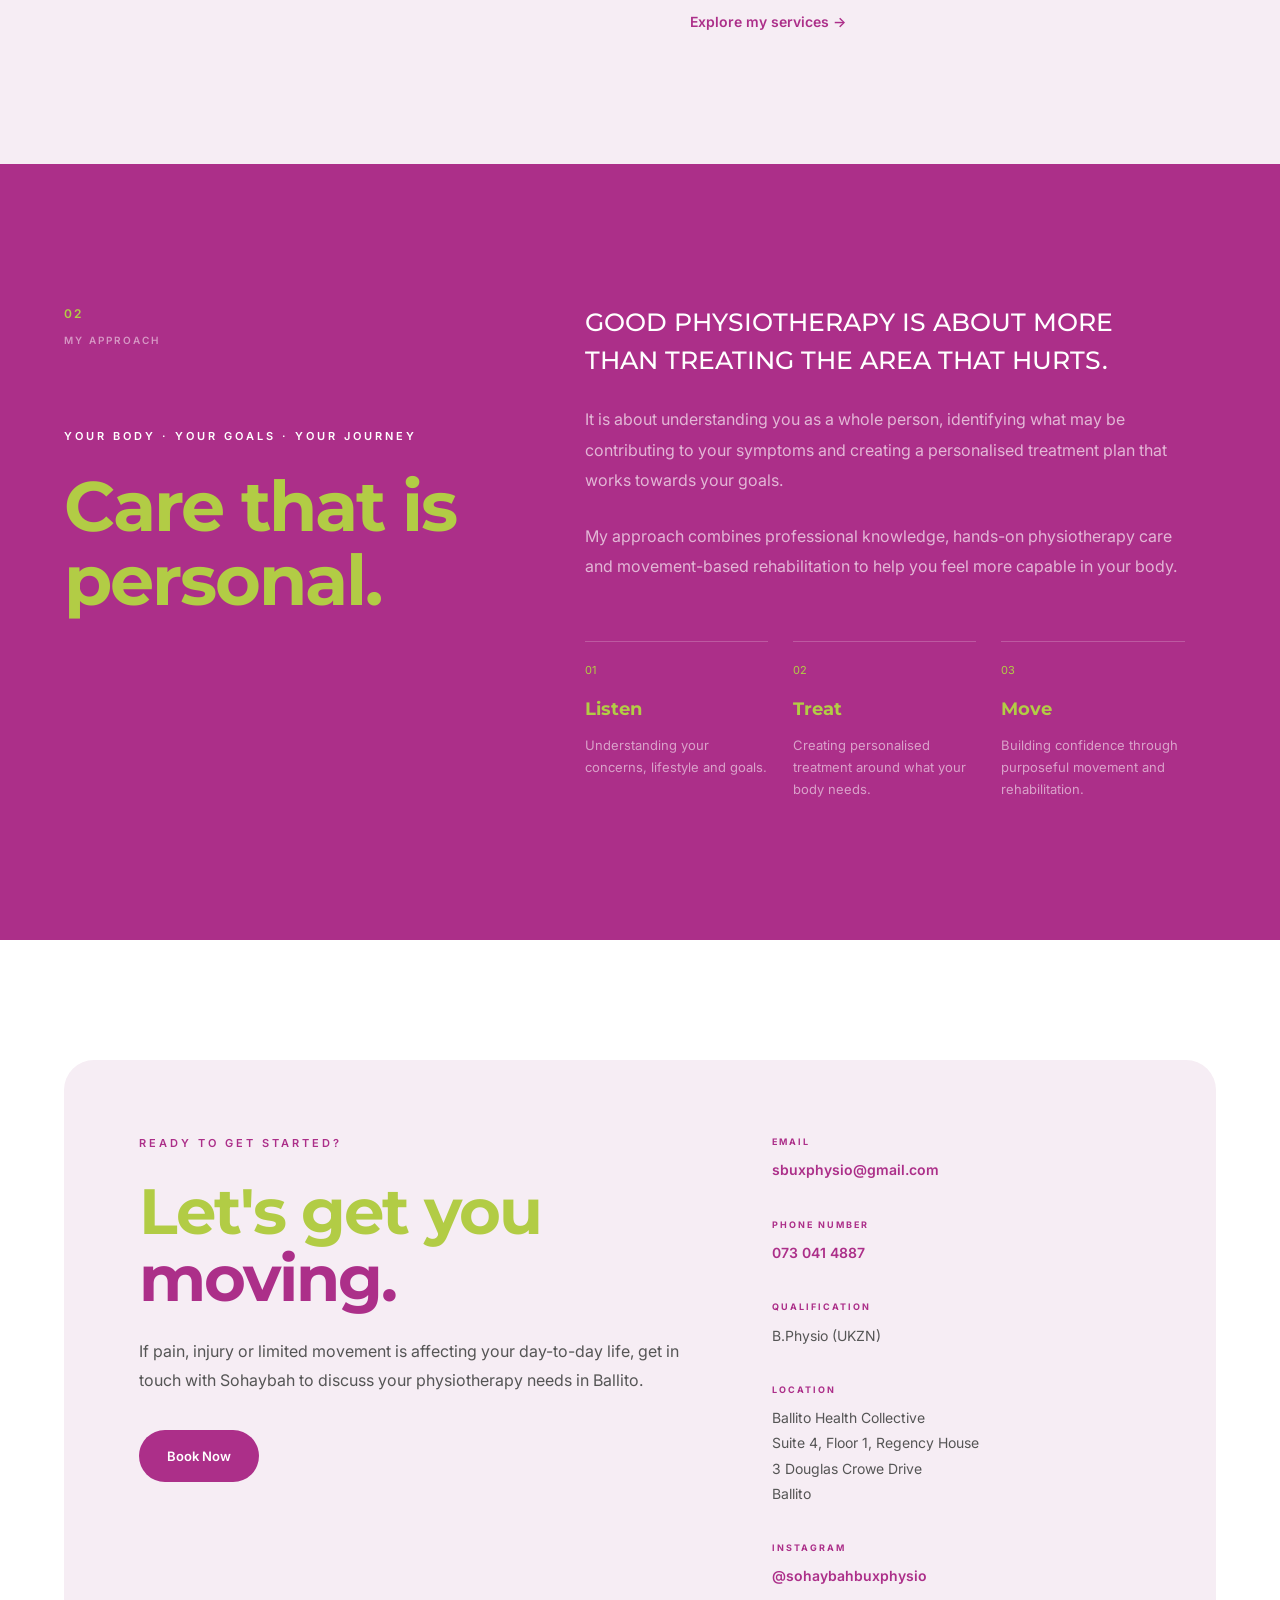
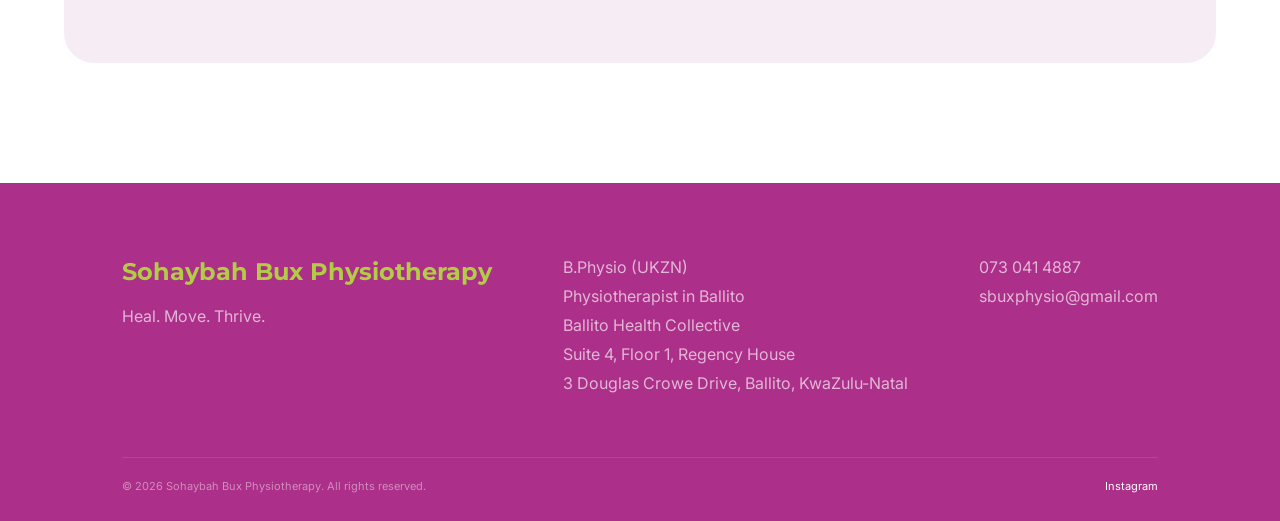
==== commit 9471250a: "Optimised Loading for mobile" ====
--- a/index.html
+++ b/index.html
@@ -27,6 +27,14 @@
     >
     <meta property="og:url" content="https://sohaybahbuxphysio.co.za/">
     <meta property="og:site_name" content="Sohaybah Bux Physiotherapy">
+
+    <link
+    rel="preload"
+    href="fonts/Brightwall.otf"
+    as="font"
+    type="font/otf"
+    crossorigin
+>
 
     <!-- Google Fonts -->
     <link rel="preconnect" href="https://fonts.googleapis.com">
@@ -77,7 +85,7 @@
     <div class="nav-container">
 
         <a href="#home" class="logo">
-    <img src="images/sohaybah-logo.png" alt="Sohaybah Bux Physiotherapy Logo">
+    <img src="images/sohaybah-logo.webp" alt="Sohaybah Bux Physiotherapy Logo">
 
     <div class="logo-text">
         <span class="logo-name">Sohaybah Bux</span>
@@ -158,8 +166,13 @@
 
             <div class="hero-circle"></div>
 
-           <div class="hero-image-placeholder">
-    <img src="images/sohaybah.jpeg" alt="Sohaybah Bux, physiotherapist in Ballito">
+<div class="hero-image-placeholder">
+    <img
+        src="images/sohaybah.webp"
+        alt="Sohaybah Bux, physiotherapist in Ballito"
+        fetchpriority="high"
+        decoding="async"
+    >
 </div>
 
             <div class="hero-accent"></div>
--- a/style.css
+++ b/style.css
@@ -3,6 +3,7 @@
 src: url("fonts/Brightwall.otf") format("opentype");
 font-weight: normal;
 font-style: normal;
+font-display: swap;
 }
 
 /* =========================================
